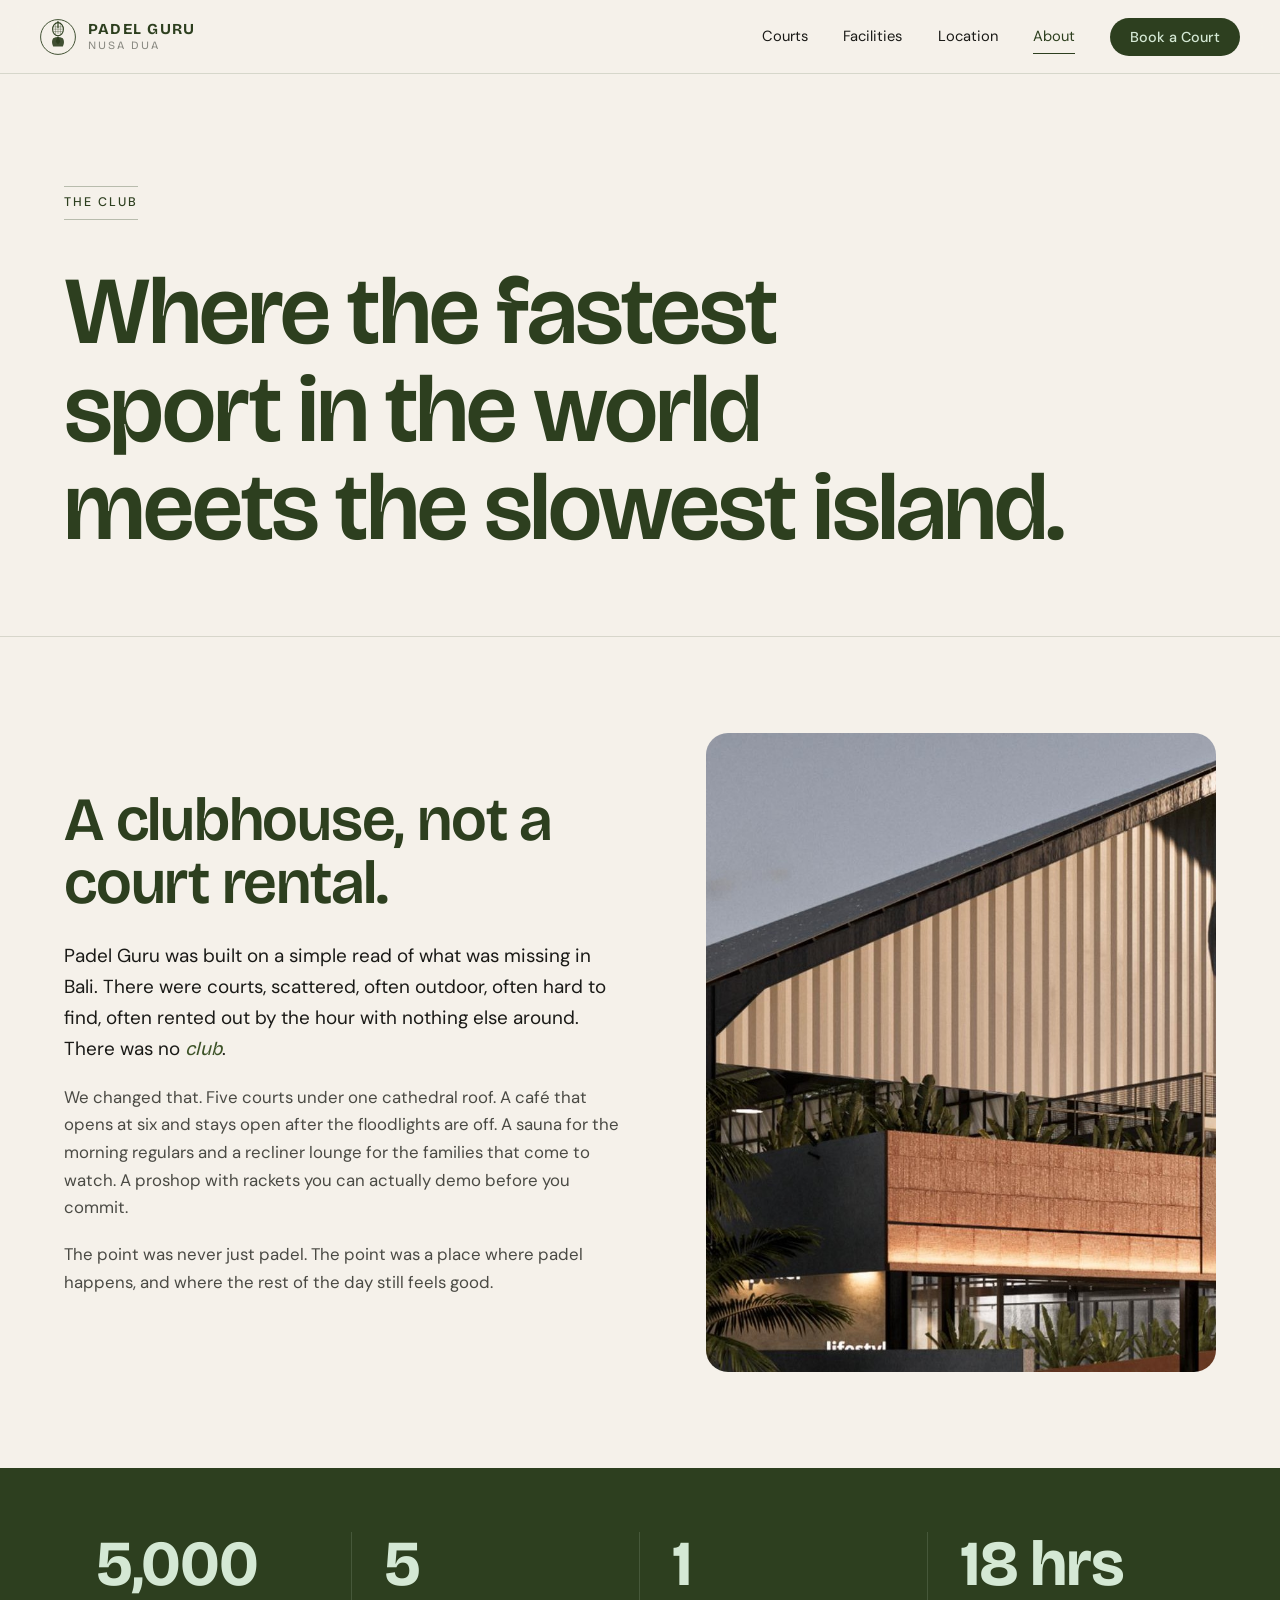
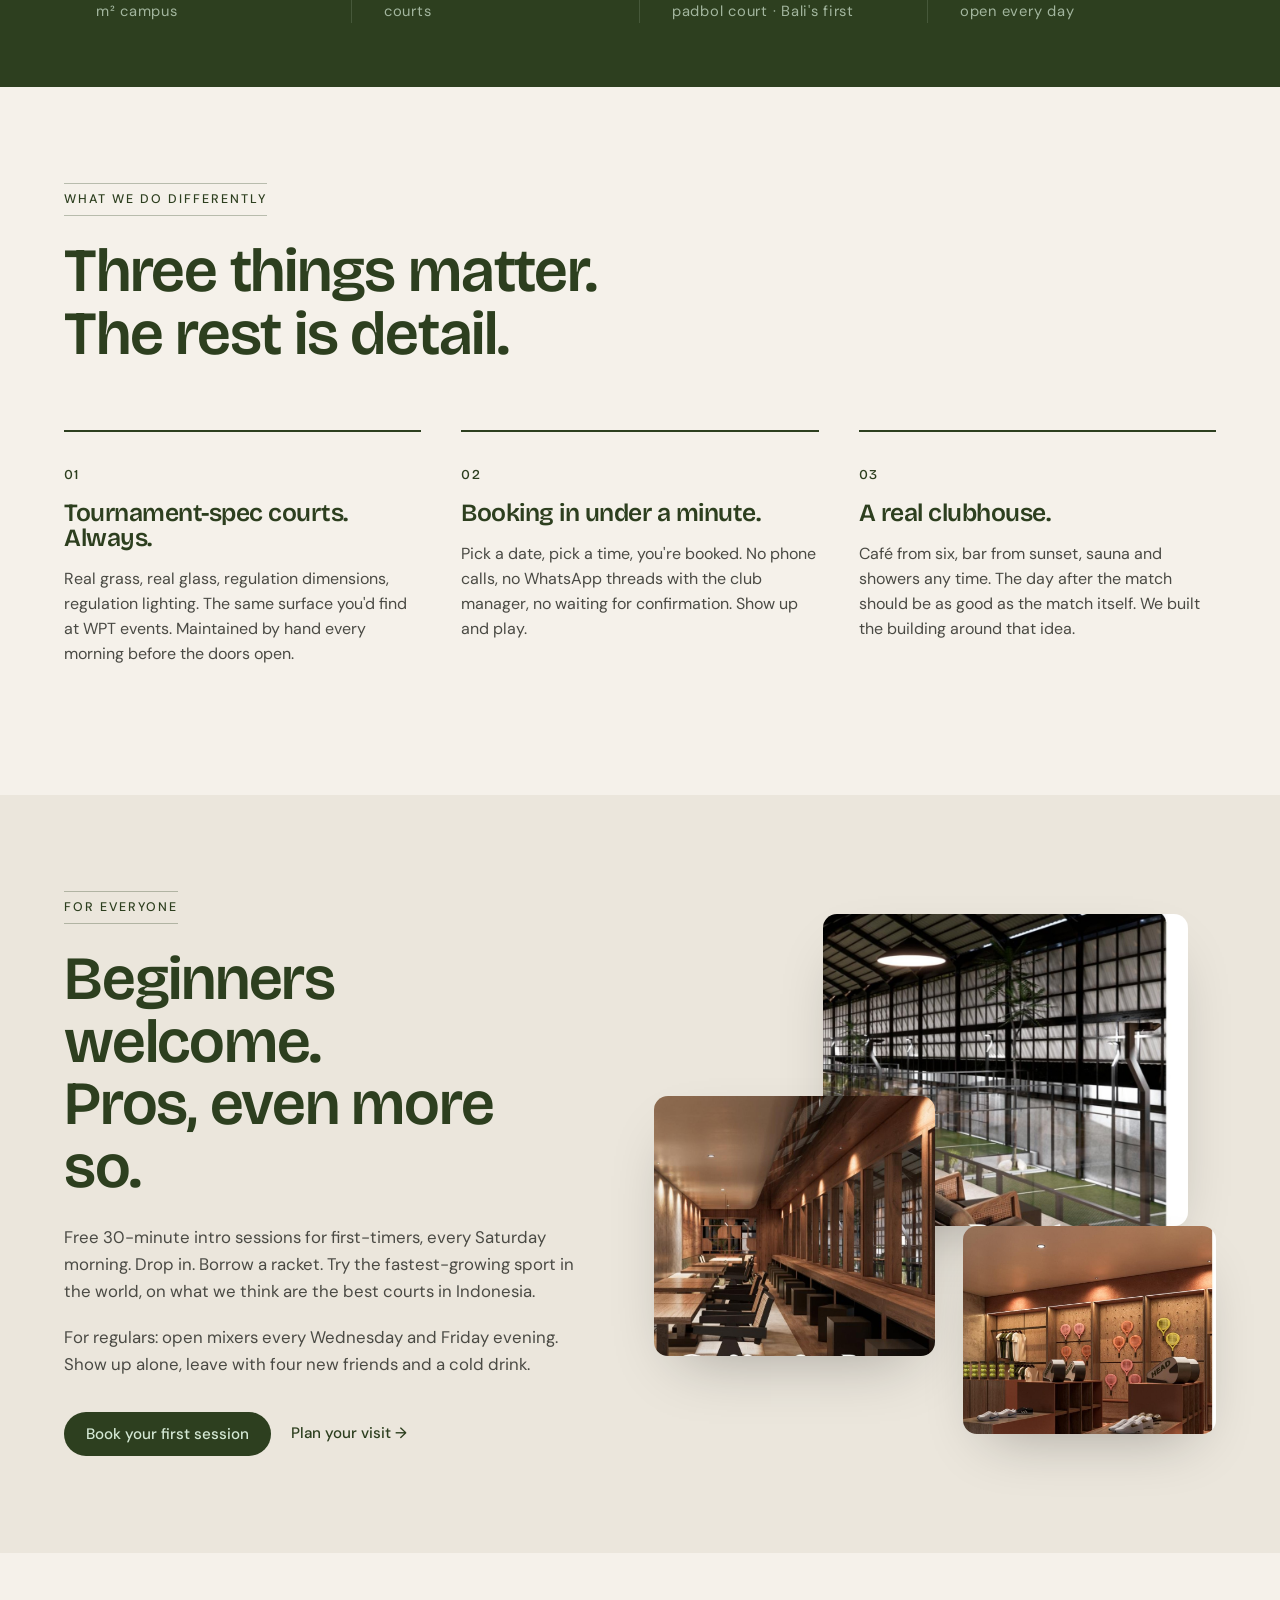
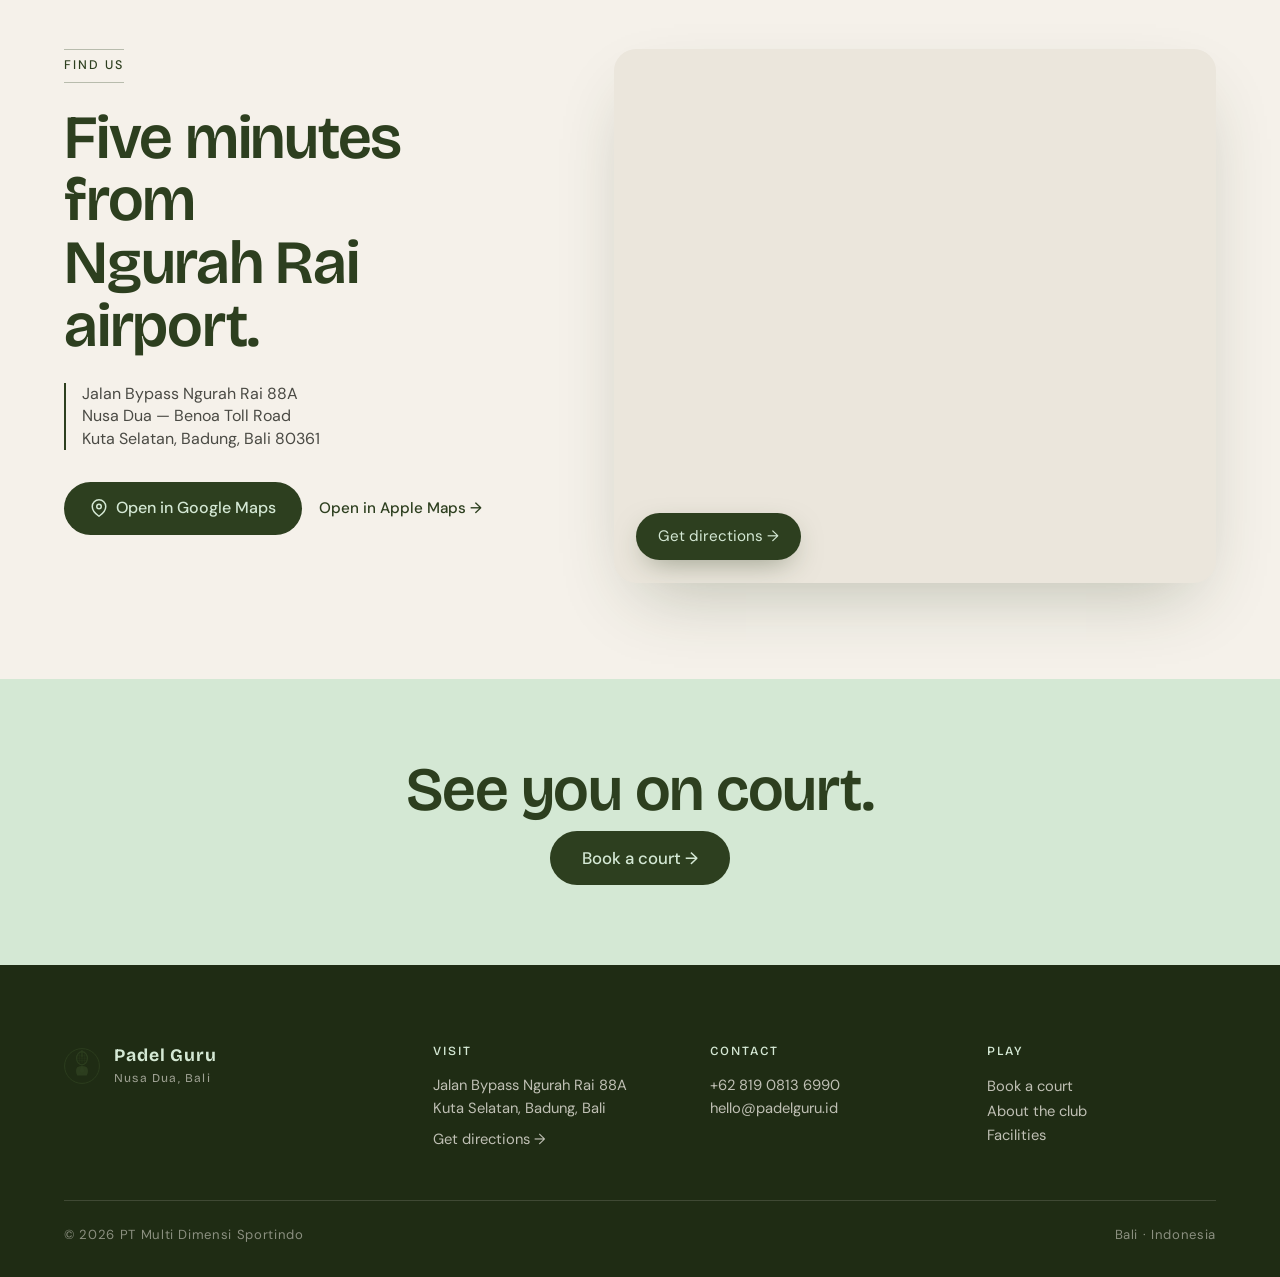
==== about.html @ f6cf3081 "Initial commit: Padelguru website" ====
<!DOCTYPE html>
<html lang="en">
<head>
<meta charset="UTF-8">
<meta name="viewport" content="width=device-width, initial-scale=1.0">
<title>About — Padel Guru Nusa Dua</title>
<link rel="preconnect" href="https://fonts.googleapis.com">
<link rel="preconnect" href="https://fonts.gstatic.com" crossorigin>
<link href="https://fonts.googleapis.com/css2?family=Bricolage+Grotesque:opsz,wght@12..96,400;12..96,500;12..96,600;12..96,700;12..96,800&family=DM+Sans:ital,opsz,wght@0,9..40,300;0,9..40,400;0,9..40,500;0,9..40,600;0,9..40,700&display=swap" rel="stylesheet">
<link rel="stylesheet" href="style.css">
</head>
<body class="page-about">

<header class="nav">
    <a href="index.html" class="nav-logo">
        <svg viewBox="0 0 60 60" class="logo-mark" aria-hidden="true">
            <circle cx="30" cy="30" r="29" fill="none" stroke="currentColor" stroke-width="1.5"/>
            <ellipse cx="30" cy="17" rx="9" ry="11" fill="none" stroke="currentColor" stroke-width="1.8"/>
            <path d="M30 4 L30 14" stroke="currentColor" stroke-width="1.8" stroke-linecap="round"/>
            <line x1="22" y1="13" x2="38" y2="13" stroke="currentColor" stroke-width="0.6"/>
            <line x1="22" y1="17" x2="38" y2="17" stroke="currentColor" stroke-width="0.6"/>
            <line x1="22" y1="21" x2="38" y2="21" stroke="currentColor" stroke-width="0.6"/>
            <line x1="26" y1="9" x2="26" y2="25" stroke="currentColor" stroke-width="0.6"/>
            <line x1="30" y1="9" x2="30" y2="25" stroke="currentColor" stroke-width="0.6"/>
            <line x1="34" y1="9" x2="34" y2="25" stroke="currentColor" stroke-width="0.6"/>
            <path d="M22 32 Q30 28 38 32 Q42 38 38 46 L22 46 Q18 38 22 32 Z" fill="currentColor" opacity="0.9"/>
            <path d="M30 28 L26 38 L30 42 L34 38 Z" fill="currentColor" opacity="0.9"/>
        </svg>
        <span class="logo-text">PADEL GURU<span class="logo-sub">Nusa Dua</span></span>
    </a>
    <nav class="nav-links">
        <a href="index.html#courts">Courts</a>
        <a href="index.html#facilities">Facilities</a>
        <a href="index.html#location">Location</a>
        <a href="about.html" class="active">About</a>
        <button class="btn-primary nav-book" data-open-booking>Book a Court</button>
    </nav>
</header>

<main>

<!-- ABOUT HERO -->
<section class="about-hero">
    <span class="eyebrow">The club</span>
    <h1>Where the fastest sport in the world<br>meets the slowest island.</h1>
</section>

<!-- STORY -->
<section class="about-story">
    <div class="story-col">
        <h2>A clubhouse, not a court rental.</h2>
        <p class="lede">Padel Guru was built on a simple read of what was missing in Bali. There were courts, scattered, often outdoor, often hard to find, often rented out by the hour with nothing else around. There was no <em>club</em>.</p>
        <p>We changed that. Five courts under one cathedral roof. A café that opens at six and stays open after the floodlights are off. A sauna for the morning regulars and a recliner lounge for the families that come to watch. A proshop with rackets you can actually demo before you commit.</p>
        <p>The point was never just padel. The point was a place where padel happens, and where the rest of the day still feels good.</p>
    </div>
    <div class="story-img">
        <img src="architecture.jpg" alt="Padel Guru clubhouse at dusk">
    </div>
</section>

<!-- BIG NUMBERS -->
<section class="numbers">
    <div class="num"><strong>5,000</strong><span>m² campus</span></div>
    <div class="num"><strong>5</strong><span>courts</span></div>
    <div class="num"><strong>1</strong><span>padbol court · Bali's first</span></div>
    <div class="num"><strong>18 hrs</strong><span>open every day</span></div>
</section>

<!-- VALUES / WHAT MAKES US -->
<section class="values">
    <div class="section-head">
        <span class="eyebrow">What we do differently</span>
        <h2>Three things matter.<br>The rest is detail.</h2>
    </div>

    <div class="val-grid">
        <article class="val">
            <span class="val-num">01</span>
            <h3>Tournament-spec courts.<br>Always.</h3>
            <p>Real grass, real glass, regulation dimensions, regulation lighting. The same surface you'd find at WPT events. Maintained by hand every morning before the doors open.</p>
        </article>
        <article class="val">
            <span class="val-num">02</span>
            <h3>Booking in under a minute.</h3>
            <p>Pick a date, pick a time, you're booked. No phone calls, no WhatsApp threads with the club manager, no waiting for confirmation. Show up and play.</p>
        </article>
        <article class="val">
            <span class="val-num">03</span>
            <h3>A real clubhouse.</h3>
            <p>Café from six, bar from sunset, sauna and showers any time. The day after the match should be as good as the match itself. We built the building around that idea.</p>
        </article>
    </div>
</section>

<!-- COMMUNITY -->
<section class="community">
    <div class="comm-text">
        <span class="eyebrow">For everyone</span>
        <h2>Beginners welcome.<br>Pros, even more so.</h2>
        <p>Free 30-minute intro sessions for first-timers, every Saturday morning. Drop in. Borrow a racket. Try the fastest-growing sport in the world, on what we think are the best courts in Indonesia.</p>
        <p>For regulars: open mixers every Wednesday and Friday evening. Show up alone, leave with four new friends and a cold drink.</p>
        <div class="comm-actions">
            <button class="btn-primary" data-open-booking>Book your first session</button>
            <a class="btn-ghost" href="index.html#location">Plan your visit →</a>
        </div>
    </div>
    <div class="comm-images">
        <img src="recline.jpg" alt="Recliner lounge" class="ci-1">
        <img src="cafe.jpg" alt="Café" class="ci-2">
        <img src="proshop.jpg" alt="Proshop" class="ci-3">
    </div>
</section>

<!-- LOCATION TEASER -->
<section class="location" id="location">
    <div class="loc-text">
        <span class="eyebrow">Find us</span>
        <h2>Five minutes from<br>Ngurah Rai airport.</h2>
        <div class="loc-address">
            <p class="loc-line">Jalan Bypass Ngurah Rai 88A</p>
            <p class="loc-line">Nusa Dua — Benoa Toll Road</p>
            <p class="loc-line">Kuta Selatan, Badung, Bali 80361</p>
        </div>
        <div class="loc-actions">
            <a class="btn-primary loc-cta" href="https://www.google.com/maps/dir/?api=1&destination=Padel+Guru+Nusa+Dua+Bali" target="_blank" rel="noopener">
                <svg width="18" height="18" viewBox="0 0 24 24" fill="none" stroke="currentColor" stroke-width="2"><path d="M21 10c0 7-9 13-9 13s-9-6-9-13a9 9 0 0 1 18 0z"/><circle cx="12" cy="10" r="3"/></svg>
                Open in Google Maps
            </a>
            <a class="btn-ghost" href="https://maps.apple.com/?q=Padel+Guru+Nusa+Dua+Bali&address=Jalan+Bypass+Ngurah+Rai+88A,+Kuta+Selatan,+Badung,+Bali" target="_blank" rel="noopener">
                Open in Apple Maps →
            </a>
        </div>
    </div>
    <div class="loc-map">
        <iframe
          src="https://www.google.com/maps?q=-8.745,115.176&hl=en&z=14&output=embed"
          loading="lazy"
          referrerpolicy="no-referrer-when-downgrade"
          title="Map to Padel Guru Nusa Dua">
        </iframe>
        <a class="map-overlay-btn" href="https://www.google.com/maps/dir/?api=1&destination=Padel+Guru+Nusa+Dua+Bali" target="_blank" rel="noopener">Get directions →</a>
    </div>
</section>

<section class="cta-strip">
    <h2>See you on court.</h2>
    <button class="btn-primary btn-lg" data-open-booking>Book a court →</button>
</section>

</main>

<footer class="footer">
    <div class="foot-cols">
        <div>
            <div class="foot-logo">
                <svg viewBox="0 0 60 60" class="logo-mark" aria-hidden="true">
                    <circle cx="30" cy="30" r="29" fill="none" stroke="currentColor" stroke-width="1.5"/>
                    <ellipse cx="30" cy="17" rx="9" ry="11" fill="none" stroke="currentColor" stroke-width="1.8"/>
                    <path d="M30 4 L30 14" stroke="currentColor" stroke-width="1.8" stroke-linecap="round"/>
                    <line x1="22" y1="13" x2="38" y2="13" stroke="currentColor" stroke-width="0.6"/>
                    <line x1="22" y1="17" x2="38" y2="17" stroke="currentColor" stroke-width="0.6"/>
                    <line x1="22" y1="21" x2="38" y2="21" stroke="currentColor" stroke-width="0.6"/>
                    <line x1="26" y1="9" x2="26" y2="25" stroke="currentColor" stroke-width="0.6"/>
                    <line x1="30" y1="9" x2="30" y2="25" stroke="currentColor" stroke-width="0.6"/>
                    <line x1="34" y1="9" x2="34" y2="25" stroke="currentColor" stroke-width="0.6"/>
                    <path d="M22 32 Q30 28 38 32 Q42 38 38 46 L22 46 Q18 38 22 32 Z" fill="currentColor" opacity="0.9"/>
                    <path d="M30 28 L26 38 L30 42 L34 38 Z" fill="currentColor" opacity="0.9"/>
                </svg>
                <span>Padel Guru<br><small>Nusa Dua, Bali</small></span>
            </div>
        </div>
        <div>
            <h5>Visit</h5>
            <p>Jalan Bypass Ngurah Rai 88A<br>Kuta Selatan, Badung, Bali</p>
            <a href="https://www.google.com/maps/dir/?api=1&destination=Padel+Guru+Nusa+Dua+Bali" target="_blank" rel="noopener">Get directions →</a>
        </div>
        <div>
            <h5>Contact</h5>
            <p>+62 819 0813 6990<br>hello@padelguru.id</p>
        </div>
        <div>
            <h5>Play</h5>
            <a href="#" data-open-booking>Book a court</a><br>
            <a href="about.html">About the club</a><br>
            <a href="index.html#facilities">Facilities</a>
        </div>
    </div>
    <div class="foot-base">
        <span>© 2026 PT Multi Dimensi Sportindo</span>
        <span>Bali · Indonesia</span>
    </div>
</footer>

<!-- BOOKING MODAL (identical to index) -->
<div class="booking-modal" id="bookingModal" aria-hidden="true">
    <div class="bm-backdrop" data-close-booking></div>
    <div class="bm-panel" role="dialog" aria-labelledby="bmTitle">
        <button class="bm-close" data-close-booking aria-label="Close">×</button>
        <div class="bm-head">
            <span class="eyebrow">Book a court</span>
            <h2 id="bmTitle">When are you playing?</h2>
        </div>

        <div class="bm-step bm-step-1" data-step="1">
            <div class="bm-controls">
                <div class="bm-field">
                    <label>Court type</label>
                    <div class="bm-tabs">
                        <button class="bm-tab active" data-court-type="padel">Padel</button>
                        <button class="bm-tab" data-court-type="padbol">Padbol</button>
                    </div>
                </div>
                <div class="bm-field">
                    <label>Players</label>
                    <div class="bm-tabs">
                        <button class="bm-tab active" data-players="2">2</button>
                        <button class="bm-tab" data-players="3">3</button>
                        <button class="bm-tab" data-players="4">4</button>
                    </div>
                </div>
                <div class="bm-field">
                    <label>Slot length</label>
                    <div class="bm-tabs">
                        <button class="bm-tab" data-duration="60">60 min</button>
                        <button class="bm-tab active" data-duration="90">90 min</button>
                        <button class="bm-tab" data-duration="120">120 min</button>
                    </div>
                </div>
            </div>

            <div class="bm-dates" id="bmDates"></div>

            <h3 class="bm-subhead">Available slots <span class="bm-subhead-meta" id="bmDateLabel"></span></h3>
            <div class="bm-slots" id="bmSlots"></div>
        </div>

        <div class="bm-step bm-step-2" data-step="2" hidden>
            <div class="bm-confirm">
                <div class="bm-confirm-card">
                    <div class="bm-confirm-row"><span>Court</span><strong id="cfCourt">Padel Court 02</strong></div>
                    <div class="bm-confirm-row"><span>Date</span><strong id="cfDate">—</strong></div>
                    <div class="bm-confirm-row"><span>Time</span><strong id="cfTime">—</strong></div>
                    <div class="bm-confirm-row"><span>Players</span><strong id="cfPlayers">4</strong></div>
                    <div class="bm-confirm-row"><span>Duration</span><strong id="cfDuration">90 min</strong></div>
                    <div class="bm-confirm-row total"><span>Total</span><strong id="cfTotal">IDR 280,000</strong></div>
                </div>

                <div class="bm-fields">
                    <label>Your name<input type="text" placeholder="As on ID"></label>
                    <label>Phone<input type="tel" placeholder="+62 ..."></label>
                    <label>Email<input type="email" placeholder="you@example.com"></label>
                </div>

                <div class="bm-actions">
                    <button class="btn-ghost" data-step-back>← Back</button>
                    <button class="btn-primary btn-lg" data-confirm>Confirm booking →</button>
                </div>
            </div>
        </div>

        <div class="bm-step bm-step-3" data-step="3" hidden>
            <div class="bm-success">
                <div class="bm-check">
                    <svg viewBox="0 0 60 60" width="60" height="60"><circle cx="30" cy="30" r="28" fill="none" stroke="currentColor" stroke-width="1.5"/><path d="M18 30 L27 39 L43 22" fill="none" stroke="currentColor" stroke-width="2.5" stroke-linecap="round" stroke-linejoin="round"/></svg>
                </div>
                <h3>You're booked.</h3>
                <p>Confirmation sent to your email. See you on court.</p>
                <div class="bm-success-card" id="cfSuccess"></div>
                <div class="bm-actions center">
                    <a class="btn-primary" href="https://www.google.com/maps/dir/?api=1&destination=Padel+Guru+Nusa+Dua+Bali" target="_blank" rel="noopener">
                        <svg width="16" height="16" viewBox="0 0 24 24" fill="none" stroke="currentColor" stroke-width="2"><path d="M21 10c0 7-9 13-9 13s-9-6-9-13a9 9 0 0 1 18 0z"/><circle cx="12" cy="10" r="3"/></svg>
                        Get directions
                    </a>
                    <button class="btn-ghost" data-close-booking>Done</button>
                </div>
            </div>
        </div>
    </div>
</div>

<script src="app.js"></script>
</body>
</html>
---- style.css ----
/* ---------------------------------------------------------------
   PADEL GURU NUSA DUA — STYLES
   Direction: refined tropical editorial.
   Forest green + mint + bone. Confident type, generous space.
--------------------------------------------------------------- */

:root {
    /* Brand */
    --forest:        #2d3f1f;   /* primary deep forest, from deck */
    --forest-deep:   #1f2c14;
    --forest-soft:   #3d5328;
    --mint:          #d4e8d4;   /* highlight from cover headline */
    --mint-soft:     #e8f1e6;
    --bone:          #f5f1ea;   /* warm off-white */
    --bone-2:        #ebe6dc;
    --clay:          #b87655;   /* warm accent from architecture */
    --ink:           #1a1a17;
    --ink-soft:      #4a4a44;
    --ink-mute:      #8a8a82;
    --line:          rgba(45,63,31,.15);
    --line-strong:   rgba(45,63,31,.3);

    /* Type */
    --display: 'Bricolage Grotesque', system-ui, sans-serif;
    --body:    'DM Sans', system-ui, sans-serif;

    /* Shape */
    --r-sm: 8px;
    --r-md: 14px;
    --r-lg: 22px;
    --r-xl: 32px;

    /* Motion */
    --ease: cubic-bezier(.22, .61, .36, 1);
}

* { box-sizing: border-box; }

html, body {
    margin: 0;
    padding: 0;
    background: var(--bone);
    color: var(--ink);
    font-family: var(--body);
    font-size: 16px;
    line-height: 1.55;
    -webkit-font-smoothing: antialiased;
    -moz-osx-font-smoothing: grayscale;
}

img { max-width: 100%; display: block; }
a { color: inherit; text-decoration: none; }
button { font-family: inherit; cursor: pointer; border: none; background: none; }

::selection { background: var(--forest); color: var(--mint); }

/* ============================================================
   TYPOGRAPHY HELPERS
============================================================ */
h1, h2, h3, h4, h5 {
    font-family: var(--display);
    font-weight: 600;
    letter-spacing: -0.02em;
    line-height: 1.02;
    margin: 0;
    color: var(--forest);
}

h1 { font-size: clamp(3.2rem, 7.5vw, 7rem); }
h2 { font-size: clamp(2.2rem, 4.8vw, 4.4rem); }
h3 { font-size: clamp(1.5rem, 2.4vw, 2.2rem); }

em {
    font-family: var(--display);
    font-style: italic;
    font-weight: 400;
    color: var(--forest-soft);
}

.eyebrow {
    display: inline-block;
    font-family: var(--body);
    font-size: 0.78rem;
    font-weight: 500;
    letter-spacing: 0.16em;
    text-transform: uppercase;
    color: var(--forest);
    padding: 6px 0;
    border-top: 1px solid var(--line-strong);
    border-bottom: 1px solid var(--line-strong);
    margin-bottom: 1.5rem;
}

.lede {
    font-size: clamp(1.05rem, 1.4vw, 1.25rem);
    line-height: 1.5;
    color: var(--ink-soft);
    max-width: 56ch;
}

/* ============================================================
   BUTTONS
============================================================ */
.btn-primary,
.btn-secondary,
.btn-ghost {
    display: inline-flex;
    align-items: center;
    gap: 8px;
    font-family: var(--body);
    font-weight: 500;
    font-size: 0.95rem;
    padding: 12px 22px;
    border-radius: 999px;
    transition: all .25s var(--ease);
    white-space: nowrap;
}

.btn-primary {
    background: var(--forest);
    color: var(--mint);
}
.btn-primary:hover {
    background: var(--forest-deep);
    transform: translateY(-1px);
    box-shadow: 0 10px 30px -10px rgba(45,63,31,.5);
}

.btn-secondary {
    background: transparent;
    color: var(--forest);
    border: 1.5px solid var(--forest);
}
.btn-secondary:hover {
    background: var(--forest);
    color: var(--mint);
}

.btn-ghost {
    background: transparent;
    color: var(--forest);
    padding-left: 4px;
    padding-right: 4px;
}
.btn-ghost:hover {
    color: var(--forest-deep);
}

.btn-lg {
    padding: 16px 32px;
    font-size: 1.05rem;
}

/* ============================================================
   NAV
============================================================ */
.nav {
    position: sticky;
    top: 0;
    z-index: 50;
    display: flex;
    align-items: center;
    justify-content: space-between;
    padding: 1.1rem 2.5rem;
    background: rgba(245, 241, 234, 0.85);
    backdrop-filter: blur(14px);
    -webkit-backdrop-filter: blur(14px);
    border-bottom: 1px solid var(--line);
}

.nav-logo {
    display: flex;
    align-items: center;
    gap: 12px;
    color: var(--forest);
}
.logo-mark {
    width: 36px;
    height: 36px;
    color: var(--forest);
}
.logo-text {
    font-family: var(--display);
    font-weight: 700;
    font-size: 0.95rem;
    letter-spacing: 0.08em;
    line-height: 1;
    display: flex;
    flex-direction: column;
    gap: 3px;
}
.logo-sub {
    font-weight: 400;
    font-size: 0.7rem;
    letter-spacing: 0.18em;
    color: var(--ink-mute);
    text-transform: uppercase;
}

.nav-links {
    display: flex;
    align-items: center;
    gap: 2.2rem;
}
.nav-links > a {
    font-size: 0.92rem;
    color: var(--ink);
    transition: color .2s var(--ease);
    position: relative;
}
.nav-links > a:hover,
.nav-links > a.active {
    color: var(--forest);
}
.nav-links > a.active::after {
    content: '';
    position: absolute;
    bottom: -6px;
    left: 0;
    right: 0;
    height: 1.5px;
    background: var(--forest);
}

.nav-book { padding: 10px 20px; font-size: 0.9rem; }

/* ============================================================
   HERO
============================================================ */
.hero {
    position: relative;
    min-height: 92vh;
    min-height: max(92vh, 720px);
    display: grid;
    grid-template-columns: 1fr 1fr;
    background: var(--forest-deep);
    overflow: hidden;
}

.hero-image {
    position: absolute;
    inset: 0;
    z-index: 0;
}
.hero-image img {
    width: 100%;
    height: 100%;
    object-fit: cover;
    object-position: center;
}
.hero-grade {
    position: absolute;
    inset: 0;
    background:
        linear-gradient(105deg,
            rgba(31, 44, 20, .85) 0%,
            rgba(31, 44, 20, .55) 35%,
            rgba(31, 44, 20, .15) 60%,
            rgba(31, 44, 20, 0) 100%),
        linear-gradient(0deg, rgba(31, 44, 20, .35), rgba(31, 44, 20, 0) 40%);
}

.hero-content {
    position: relative;
    z-index: 2;
    grid-column: 1 / 2;
    padding: 4.5rem 2rem 3rem 4rem;
    display: flex;
    flex-direction: column;
    justify-content: center;
    color: var(--bone);
    max-width: 720px;
}

.hero-content .eyebrow {
    color: var(--mint);
    border-color: rgba(212, 232, 212, .35);
}

.hero-title {
    color: var(--mint);
    font-weight: 700;
    margin-bottom: 1.4rem;
    text-wrap: balance;
}
.hero-title em {
    color: var(--mint-soft);
    font-style: italic;
    font-weight: 400;
}

.hero-lede {
    color: var(--bone);
    opacity: 0.85;
    font-size: 1.15rem;
    line-height: 1.5;
    max-width: 44ch;
    margin: 0 0 2.4rem 0;
}

.hero-booking {
    background: rgba(245, 241, 234, .96);
    border-radius: var(--r-lg);
    padding: 1.4rem 1.6rem;
    backdrop-filter: blur(8px);
    box-shadow: 0 30px 80px -20px rgba(0,0,0,.35);
    margin-bottom: 2.5rem;
    max-width: 580px;
}

.qb-label {
    display: block;
    font-size: 0.7rem;
    letter-spacing: 0.18em;
    text-transform: uppercase;
    color: var(--forest);
    font-weight: 500;
    margin-bottom: 0.85rem;
}

.qb-row {
    display: grid;
    grid-template-columns: 1.2fr 1fr auto;
    gap: 0.8rem;
    align-items: end;
}

.qb-field {
    display: flex;
    flex-direction: column;
    gap: 4px;
}
.qb-mini {
    font-size: 0.7rem;
    color: var(--ink-mute);
    letter-spacing: 0.1em;
    text-transform: uppercase;
}
.qb-input {
    width: 100%;
    padding: 12px 14px;
    border: 1px solid var(--line);
    border-radius: var(--r-sm);
    font-family: var(--body);
    font-size: 0.95rem;
    background: var(--bone);
    color: var(--ink);
    transition: border-color .2s var(--ease);
}
.qb-input:focus {
    outline: none;
    border-color: var(--forest);
}
.qb-cta {
    height: 46px;
}

.hero-meta {
    display: grid;
    grid-template-columns: repeat(3, auto);
    gap: 2.6rem;
    color: var(--mint);
    font-size: 0.95rem;
    border-top: 1px solid rgba(212, 232, 212, .25);
    padding-top: 1.4rem;
}
.hero-meta div {
    display: flex;
    flex-direction: column;
    gap: 2px;
}
.hero-meta strong {
    font-family: var(--display);
    font-weight: 600;
    font-size: 1.05rem;
    color: var(--mint);
}
.hero-meta span {
    font-size: 0.78rem;
    color: var(--bone);
    opacity: 0.65;
    letter-spacing: 0.05em;
}

/* ============================================================
   SECTIONS — base
============================================================ */
section {
    padding: 6rem 4rem;
}

.section-head {
    margin-bottom: 4rem;
    max-width: 70ch;
}
.section-head h2 {
    margin-bottom: 1.2rem;
    text-wrap: balance;
}

/* ============================================================
   COURTS
============================================================ */
.courts {
    background: var(--bone);
}

.court-grid {
    display: grid;
    grid-template-columns: repeat(2, 1fr);
    gap: 2rem;
}

.court-card {
    background: white;
    border-radius: var(--r-lg);
    overflow: hidden;
    border: 1px solid var(--line);
    display: flex;
    flex-direction: column;
    transition: transform .35s var(--ease), box-shadow .35s var(--ease);
}
.court-card:hover {
    transform: translateY(-4px);
    box-shadow: 0 30px 60px -25px rgba(45,63,31,.25);
}

.court-img {
    aspect-ratio: 16 / 10;
    overflow: hidden;
    position: relative;
}
.court-img img {
    width: 100%;
    height: 100%;
    object-fit: cover;
    transition: transform .8s var(--ease);
}
.court-card:hover .court-img img {
    transform: scale(1.04);
}

.court-meta {
    padding: 1.8rem 2rem 2rem;
    display: flex;
    flex-direction: column;
    gap: 1rem;
    flex: 1;
}
.court-num {
    font-family: var(--display);
    font-size: 0.85rem;
    color: var(--ink-mute);
    letter-spacing: 0.1em;
}
.court-meta h3 {
    margin: 0;
}
.court-meta p {
    color: var(--ink-soft);
    margin: 0;
    line-height: 1.5;
}

.court-tags {
    display: flex;
    gap: 0.5rem;
    flex-wrap: wrap;
}
.tag {
    font-size: 0.78rem;
    padding: 5px 12px;
    border-radius: 999px;
    background: var(--mint-soft);
    color: var(--forest);
    border: 1px solid rgba(45,63,31,.1);
}

.court-foot {
    margin-top: auto;
    padding-top: 1rem;
    border-top: 1px solid var(--line);
    display: flex;
    justify-content: space-between;
    align-items: center;
    gap: 1rem;
}
.court-price {
    font-size: 0.85rem;
    color: var(--ink-mute);
}
.court-price strong {
    color: var(--ink);
    font-family: var(--display);
    font-size: 1.1rem;
    font-weight: 600;
}

/* ============================================================
   FACILITIES
============================================================ */
.facilities {
    background: var(--forest);
    color: var(--mint);
}
.facilities .eyebrow {
    color: var(--mint);
    border-color: rgba(212, 232, 212, .3);
}
.facilities h2 { color: var(--mint); }
.facilities h2 em { color: var(--mint-soft); }
.facilities .lede { color: rgba(212, 232, 212, .8); }

.fac-grid {
    display: grid;
    grid-template-columns: 1.4fr 1fr 1fr;
    grid-template-rows: 1fr 1fr;
    gap: 1.5rem;
    min-height: 580px;
}

.fac-card {
    position: relative;
    border-radius: var(--r-lg);
    overflow: hidden;
    background: var(--forest-deep);
    transition: transform .4s var(--ease);
}
.fac-card:hover { transform: translateY(-3px); }

.fac-card img {
    position: absolute;
    inset: 0;
    width: 100%;
    height: 100%;
    object-fit: cover;
    transition: transform .8s var(--ease);
}
.fac-card:hover img { transform: scale(1.05); }

.fac-card.large {
    grid-row: 1 / span 2;
}

.fac-text {
    position: relative;
    z-index: 2;
    padding: 1.6rem 1.8rem;
    color: var(--bone);
    margin-top: auto;
    display: flex;
    flex-direction: column;
    justify-content: flex-end;
    height: 100%;
    background: linear-gradient(to top, rgba(0,0,0,.85) 0%, rgba(0,0,0,.3) 60%, rgba(0,0,0,0) 100%);
}
.fac-text h4 {
    color: var(--bone);
    font-size: 1.4rem;
    font-weight: 600;
    margin-bottom: 0.4rem;
}
.fac-text p {
    color: rgba(245,241,234,.85);
    font-size: 0.92rem;
    margin: 0;
    line-height: 1.45;
    max-width: 30ch;
}

.fac-card.sauna {
    background:
        radial-gradient(circle at 30% 30%, var(--clay), transparent 60%),
        linear-gradient(135deg, var(--forest-soft), var(--forest-deep));
}
.fac-card.sauna .fac-text {
    background: none;
    justify-content: flex-end;
    padding: 2rem;
}
.fac-card.sauna h4 { color: var(--mint); }

/* ============================================================
   LOCATION
============================================================ */
.location {
    background: var(--bone);
    display: grid;
    grid-template-columns: 1fr 1.2fr;
    gap: 3rem;
    align-items: stretch;
}

.loc-text { padding-right: 2rem; }
.loc-text h2 { margin-bottom: 1.6rem; text-wrap: balance; }
.loc-address {
    margin: 1.4rem 0 2rem;
    padding-left: 1rem;
    border-left: 2px solid var(--forest);
}
.loc-line {
    margin: 0;
    line-height: 1.4;
    color: var(--ink-soft);
    font-size: 1rem;
}

.loc-actions {
    display: flex;
    gap: 0.8rem;
    align-items: center;
    margin-bottom: 3rem;
    flex-wrap: wrap;
}
.loc-cta {
    padding: 14px 26px;
    font-size: 1rem;
}

.loc-hours {
    display: grid;
    grid-template-columns: repeat(3, 1fr);
    gap: 1.5rem;
    padding-top: 1.6rem;
    border-top: 1px solid var(--line);
    font-size: 0.9rem;
    color: var(--ink-soft);
    line-height: 1.5;
}
.loc-hours strong {
    color: var(--forest);
    font-family: var(--display);
    font-size: 0.78rem;
    letter-spacing: 0.12em;
    text-transform: uppercase;
    font-weight: 500;
}

.loc-map {
    position: relative;
    border-radius: var(--r-lg);
    overflow: hidden;
    min-height: 480px;
    background: var(--bone-2);
    box-shadow: 0 30px 70px -25px rgba(45,63,31,.3);
}
.loc-map iframe {
    width: 100%;
    height: 100%;
    border: 0;
    filter: saturate(0.9) contrast(1.05);
}
.map-overlay-btn {
    position: absolute;
    bottom: 1.4rem;
    left: 1.4rem;
    background: var(--forest);
    color: var(--mint);
    padding: 12px 22px;
    border-radius: 999px;
    font-size: 0.95rem;
    box-shadow: 0 10px 30px -10px rgba(45,63,31,.5);
    transition: all .25s var(--ease);
}
.map-overlay-btn:hover {
    background: var(--forest-deep);
    transform: translateY(-2px);
}

/* ============================================================
   CTA STRIP
============================================================ */
.cta-strip {
    background: var(--mint);
    text-align: center;
    padding: 5rem 2rem;
}
.cta-strip h2 {
    color: var(--forest);
    margin-bottom: 0.6rem;
}
.cta-strip p {
    color: var(--forest-soft);
    margin: 0 0 2rem;
    font-size: 1.1rem;
}

/* ============================================================
   FOOTER
============================================================ */
.footer {
    background: var(--forest-deep);
    color: var(--bone);
    padding: 5rem 4rem 2rem;
}
.foot-cols {
    display: grid;
    grid-template-columns: 1.4fr 1fr 1fr 1fr;
    gap: 3rem;
    padding-bottom: 3rem;
    border-bottom: 1px solid rgba(245,241,234,.15);
}
.foot-logo {
    display: flex;
    align-items: center;
    gap: 14px;
    color: var(--mint);
    font-family: var(--display);
    font-weight: 700;
    line-height: 1.2;
    font-size: 1.1rem;
    letter-spacing: 0.05em;
}
.foot-logo small {
    font-size: 0.75rem;
    font-weight: 400;
    color: var(--bone);
    opacity: 0.6;
    letter-spacing: 0.1em;
}
.footer h5 {
    color: var(--mint);
    font-family: var(--display);
    font-size: 0.78rem;
    text-transform: uppercase;
    letter-spacing: 0.16em;
    font-weight: 500;
    margin: 0 0 1rem;
}
.footer p, .footer a {
    color: var(--bone);
    opacity: 0.75;
    font-size: 0.92rem;
    line-height: 1.6;
    margin: 0 0 0.4rem;
    transition: opacity .2s var(--ease);
}
.footer a:hover { opacity: 1; color: var(--mint); }

.foot-base {
    padding-top: 1.5rem;
    display: flex;
    justify-content: space-between;
    color: var(--bone);
    opacity: 0.5;
    font-size: 0.82rem;
    letter-spacing: 0.05em;
}

/* ============================================================
   ABOUT PAGE
============================================================ */
.about-hero {
    padding: 7rem 4rem 5rem;
    background: var(--bone);
    border-bottom: 1px solid var(--line);
}
.about-hero h1 {
    margin-top: 1.2rem;
    text-wrap: balance;
    max-width: 22ch;
}

.about-story {
    display: grid;
    grid-template-columns: 1.1fr 1fr;
    gap: 5rem;
    align-items: center;
    background: var(--bone);
}
.about-story h2 {
    margin-bottom: 1.6rem;
}
.about-story p {
    color: var(--ink-soft);
    font-size: 1.05rem;
    line-height: 1.65;
    margin: 0 0 1.2rem;
}
.about-story p:first-of-type { font-size: 1.18rem; color: var(--ink); }
.story-img {
    border-radius: var(--r-lg);
    overflow: hidden;
    aspect-ratio: 4/5;
}
.story-img img {
    width: 100%;
    height: 100%;
    object-fit: cover;
}

.numbers {
    background: var(--forest);
    color: var(--mint);
    display: grid;
    grid-template-columns: repeat(4, 1fr);
    gap: 0;
    padding: 4rem 4rem;
}
.num {
    border-right: 1px solid rgba(212, 232, 212, .15);
    padding: 0 2rem;
    display: flex;
    flex-direction: column;
    gap: 0.3rem;
}
.num:last-child { border-right: none; }
.num strong {
    font-family: var(--display);
    font-size: clamp(2.5rem, 5vw, 4.5rem);
    font-weight: 700;
    color: var(--mint);
    letter-spacing: -0.02em;
    line-height: 1;
}
.num span {
    color: rgba(212, 232, 212, .7);
    font-size: 0.92rem;
    letter-spacing: 0.05em;
}

.values { background: var(--bone); }
.val-grid {
    display: grid;
    grid-template-columns: repeat(3, 1fr);
    gap: 2.5rem;
}
.val {
    padding: 2rem 0;
    border-top: 2px solid var(--forest);
}
.val-num {
    font-family: var(--display);
    font-size: 0.85rem;
    color: var(--forest);
    letter-spacing: 0.1em;
    margin-bottom: 1rem;
    display: block;
    font-weight: 500;
}
.val h3 {
    font-size: 1.55rem;
    margin-bottom: 1rem;
    text-wrap: balance;
}
.val p {
    color: var(--ink-soft);
    margin: 0;
    line-height: 1.55;
}

.community {
    background: var(--bone-2);
    display: grid;
    grid-template-columns: 1fr 1.1fr;
    gap: 5rem;
    align-items: center;
}
.comm-text h2 {
    margin-bottom: 1.6rem;
    text-wrap: balance;
}
.comm-text p {
    color: var(--ink-soft);
    margin: 0 0 1.2rem;
    font-size: 1.05rem;
    line-height: 1.6;
}
.comm-actions {
    display: flex;
    gap: 1rem;
    align-items: center;
    margin-top: 2rem;
    flex-wrap: wrap;
}

.comm-images {
    position: relative;
    height: 520px;
}
.comm-images img {
    position: absolute;
    border-radius: var(--r-md);
    object-fit: cover;
    box-shadow: 0 25px 60px -25px rgba(0,0,0,.3);
}
.ci-1 { top: 0; left: 30%; width: 65%; height: 60%; }
.ci-2 { top: 35%; left: 0; width: 50%; height: 50%; z-index: 2; }
.ci-3 { bottom: 0; right: 0; width: 45%; height: 40%; }

/* ============================================================
   BOOKING MODAL
============================================================ */
.booking-modal {
    position: fixed;
    inset: 0;
    z-index: 100;
    display: none;
    align-items: stretch;
    justify-content: flex-end;
}
.booking-modal[aria-hidden="false"] {
    display: flex;
    animation: fadeIn .25s var(--ease);
}
@keyframes fadeIn { from { opacity: 0; } to { opacity: 1; } }

.bm-backdrop {
    position: absolute;
    inset: 0;
    background: rgba(31, 44, 20, .55);
    backdrop-filter: blur(6px);
}

.bm-panel {
    position: relative;
    z-index: 2;
    width: 100%;
    max-width: 720px;
    height: 100vh;
    background: var(--bone);
    overflow-y: auto;
    padding: 3rem 3rem 4rem;
    box-shadow: -30px 0 60px -20px rgba(0,0,0,.35);
    animation: slideIn .35s var(--ease);
}
@keyframes slideIn { from { transform: translateX(40px); opacity: 0; } to { transform: translateX(0); opacity: 1; } }

.bm-close {
    position: absolute;
    top: 1.5rem;
    right: 1.8rem;
    width: 38px;
    height: 38px;
    border-radius: 50%;
    background: transparent;
    color: var(--forest);
    font-size: 1.6rem;
    line-height: 1;
    transition: background .2s var(--ease);
    border: 1px solid var(--line);
}
.bm-close:hover { background: var(--mint-soft); }

.bm-head { margin-bottom: 2.5rem; }
.bm-head h2 {
    font-size: 2.2rem;
    margin-top: 0.6rem;
}

.bm-controls {
    display: grid;
    grid-template-columns: 1fr 1fr 1fr;
    gap: 1.5rem;
    margin-bottom: 2.5rem;
    padding-bottom: 2rem;
    border-bottom: 1px solid var(--line);
}
.bm-field label {
    font-size: 0.72rem;
    text-transform: uppercase;
    letter-spacing: 0.12em;
    color: var(--ink-mute);
    font-weight: 500;
    display: block;
    margin-bottom: 0.6rem;
}

.bm-tabs {
    display: flex;
    gap: 4px;
    background: white;
    padding: 4px;
    border-radius: 999px;
    border: 1px solid var(--line);
}
.bm-tab {
    flex: 1;
    padding: 8px 12px;
    border-radius: 999px;
    font-size: 0.85rem;
    color: var(--ink-soft);
    transition: all .2s var(--ease);
}
.bm-tab:hover { color: var(--forest); }
.bm-tab.active {
    background: var(--forest);
    color: var(--mint);
}

.bm-dates {
    display: flex;
    gap: 0.5rem;
    overflow-x: auto;
    padding-bottom: 0.6rem;
    margin-bottom: 1.5rem;
    scrollbar-width: thin;
}
.bm-date {
    flex: 0 0 auto;
    min-width: 76px;
    padding: 12px 14px;
    background: white;
    border-radius: var(--r-md);
    border: 1.5px solid var(--line);
    text-align: center;
    cursor: pointer;
    transition: all .2s var(--ease);
}
.bm-date:hover { border-color: var(--forest); }
.bm-date.selected {
    background: var(--forest);
    color: var(--mint);
    border-color: var(--forest);
}
.bm-date-day {
    font-size: 0.7rem;
    text-transform: uppercase;
    letter-spacing: 0.1em;
    opacity: 0.7;
    margin-bottom: 4px;
    display: block;
}
.bm-date-num {
    font-family: var(--display);
    font-size: 1.4rem;
    font-weight: 600;
    line-height: 1;
}
.bm-date-mo {
    font-size: 0.68rem;
    text-transform: uppercase;
    letter-spacing: 0.08em;
    opacity: 0.6;
    margin-top: 4px;
    display: block;
}

.bm-subhead {
    font-size: 1.15rem;
    margin: 1.6rem 0 1rem;
    display: flex;
    align-items: baseline;
    justify-content: space-between;
}
.bm-subhead-meta {
    font-family: var(--body);
    font-size: 0.85rem;
    color: var(--ink-mute);
    font-weight: 400;
}

.bm-slots {
    display: grid;
    grid-template-columns: repeat(4, 1fr);
    gap: 0.6rem;
}
.bm-slot {
    padding: 14px 10px;
    background: white;
    border: 1.5px solid var(--line);
    border-radius: var(--r-md);
    text-align: center;
    transition: all .2s var(--ease);
    cursor: pointer;
}
.bm-slot:hover:not(.taken) {
    border-color: var(--forest);
    transform: translateY(-1px);
    box-shadow: 0 6px 18px -10px rgba(45,63,31,.35);
}
.bm-slot-time {
    font-family: var(--display);
    font-weight: 600;
    font-size: 1.05rem;
    color: var(--ink);
    display: block;
}
.bm-slot-court {
    font-size: 0.72rem;
    color: var(--ink-mute);
    letter-spacing: 0.05em;
    margin-top: 3px;
    display: block;
}
.bm-slot.taken {
    opacity: 0.35;
    cursor: not-allowed;
    text-decoration: line-through;
}
.bm-slot.popular::before {
    content: 'Popular';
    position: absolute;
}

/* Step 2 — confirm */
.bm-confirm-card {
    background: white;
    border-radius: var(--r-lg);
    padding: 1.6rem;
    margin-bottom: 1.8rem;
    border: 1px solid var(--line);
}
.bm-confirm-row {
    display: flex;
    justify-content: space-between;
    align-items: baseline;
    padding: 0.7rem 0;
    border-bottom: 1px solid var(--line);
}
.bm-confirm-row:last-child { border-bottom: none; }
.bm-confirm-row span {
    color: var(--ink-mute);
    font-size: 0.88rem;
    letter-spacing: 0.04em;
}
.bm-confirm-row strong {
    font-family: var(--display);
    font-weight: 500;
    color: var(--forest);
}
.bm-confirm-row.total {
    margin-top: 0.5rem;
    padding-top: 1.2rem;
    border-top: 2px solid var(--forest);
    border-bottom: none;
}
.bm-confirm-row.total strong { font-size: 1.3rem; font-weight: 700; }

.bm-fields {
    display: grid;
    gap: 1rem;
    margin-bottom: 2rem;
}
.bm-fields label {
    display: flex;
    flex-direction: column;
    gap: 6px;
    font-size: 0.78rem;
    text-transform: uppercase;
    letter-spacing: 0.1em;
    color: var(--ink-mute);
    font-weight: 500;
}
.bm-fields input {
    padding: 12px 14px;
    border: 1.5px solid var(--line);
    border-radius: var(--r-sm);
    font-family: var(--body);
    font-size: 0.95rem;
    background: white;
    color: var(--ink);
    transition: border-color .2s var(--ease);
    text-transform: none;
    letter-spacing: 0;
}
.bm-fields input:focus {
    outline: none;
    border-color: var(--forest);
}

.bm-actions {
    display: flex;
    justify-content: space-between;
    gap: 1rem;
    align-items: center;
}
.bm-actions.center { justify-content: center; }

/* Step 3 — success */
.bm-success {
    text-align: center;
    padding-top: 1.5rem;
}
.bm-check {
    color: var(--forest);
    margin-bottom: 1.5rem;
}
.bm-success h3 {
    font-size: 2rem;
    margin-bottom: 0.6rem;
}
.bm-success p {
    color: var(--ink-soft);
    margin: 0 0 2rem;
}
.bm-success-card {
    background: var(--mint-soft);
    border-radius: var(--r-md);
    padding: 1.4rem 1.6rem;
    margin: 0 auto 2rem;
    max-width: 100%;
    text-align: left;
    font-size: 0.92rem;
    color: var(--forest);
    line-height: 1.6;
}
.bm-success-card strong { display: block; margin-bottom: 0.3rem; font-family: var(--display); }

body.modal-open { overflow: hidden; }

/* ============================================================
   RESPONSIVE
============================================================ */
@media (max-width: 1024px) {
    section { padding: 4.5rem 2rem; }
    .nav { padding: 1rem 1.5rem; }
    .hero { grid-template-columns: 1fr; min-height: auto; padding-top: 0; }
    .hero-content { padding: 5rem 1.5rem 4rem; max-width: 100%; }
    .court-grid, .fac-grid, .val-grid { grid-template-columns: 1fr; }
    .fac-grid { min-height: auto; }
    .fac-card { aspect-ratio: 16/10; }
    .fac-card.large { grid-row: auto; }
    .location { grid-template-columns: 1fr; }
    .loc-map { min-height: 360px; }
    .about-story, .community { grid-template-columns: 1fr; gap: 2.5rem; }
    .comm-images { height: 400px; }
    .numbers { grid-template-columns: repeat(2, 1fr); gap: 2rem; padding: 2.5rem 1.5rem; }
    .num { border-right: none; padding: 1rem; border-bottom: 1px solid rgba(212,232,212,.15); }
    .foot-cols { grid-template-columns: 1fr 1fr; gap: 2rem; }
    .footer { padding: 3rem 1.5rem 1.5rem; }
}

@media (max-width: 720px) {
    .nav-links a:not(.nav-book) { display: none; }
    .nav { padding: 0.9rem 1.1rem; }
    .logo-text { font-size: 0.85rem; }
    .qb-row { grid-template-columns: 1fr; }
    .qb-cta { width: 100%; justify-content: center; }
    .hero-meta { grid-template-columns: 1fr; gap: 1rem; }
    .bm-panel { padding: 2rem 1.4rem 3rem; }
    .bm-controls { grid-template-columns: 1fr; gap: 1rem; }
    .bm-slots { grid-template-columns: repeat(2, 1fr); }
    .loc-hours { grid-template-columns: 1fr; gap: 1rem; }
    .foot-cols { grid-template-columns: 1fr; }
    .foot-base { flex-direction: column; gap: 0.4rem; }
    .about-hero { padding: 4.5rem 1.5rem 3rem; }
    .cta-strip { padding: 4rem 1.5rem; }
}
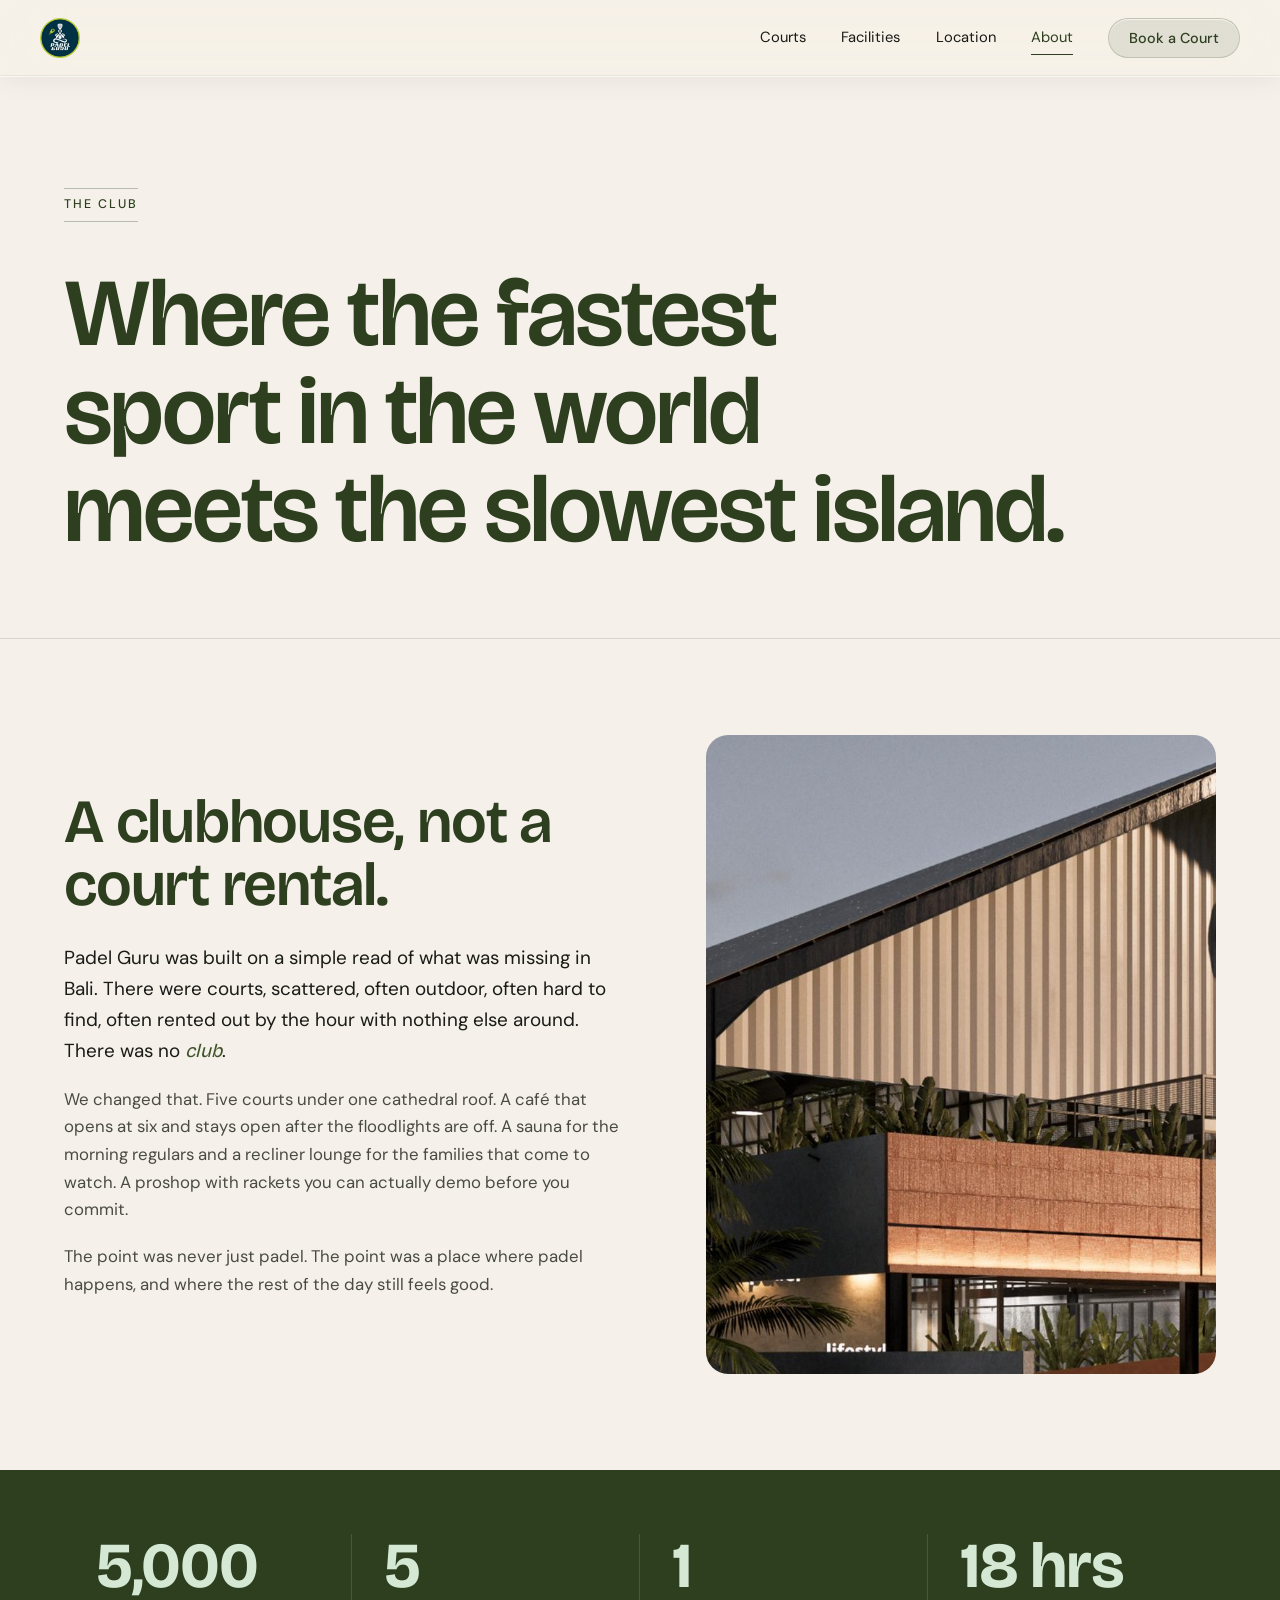
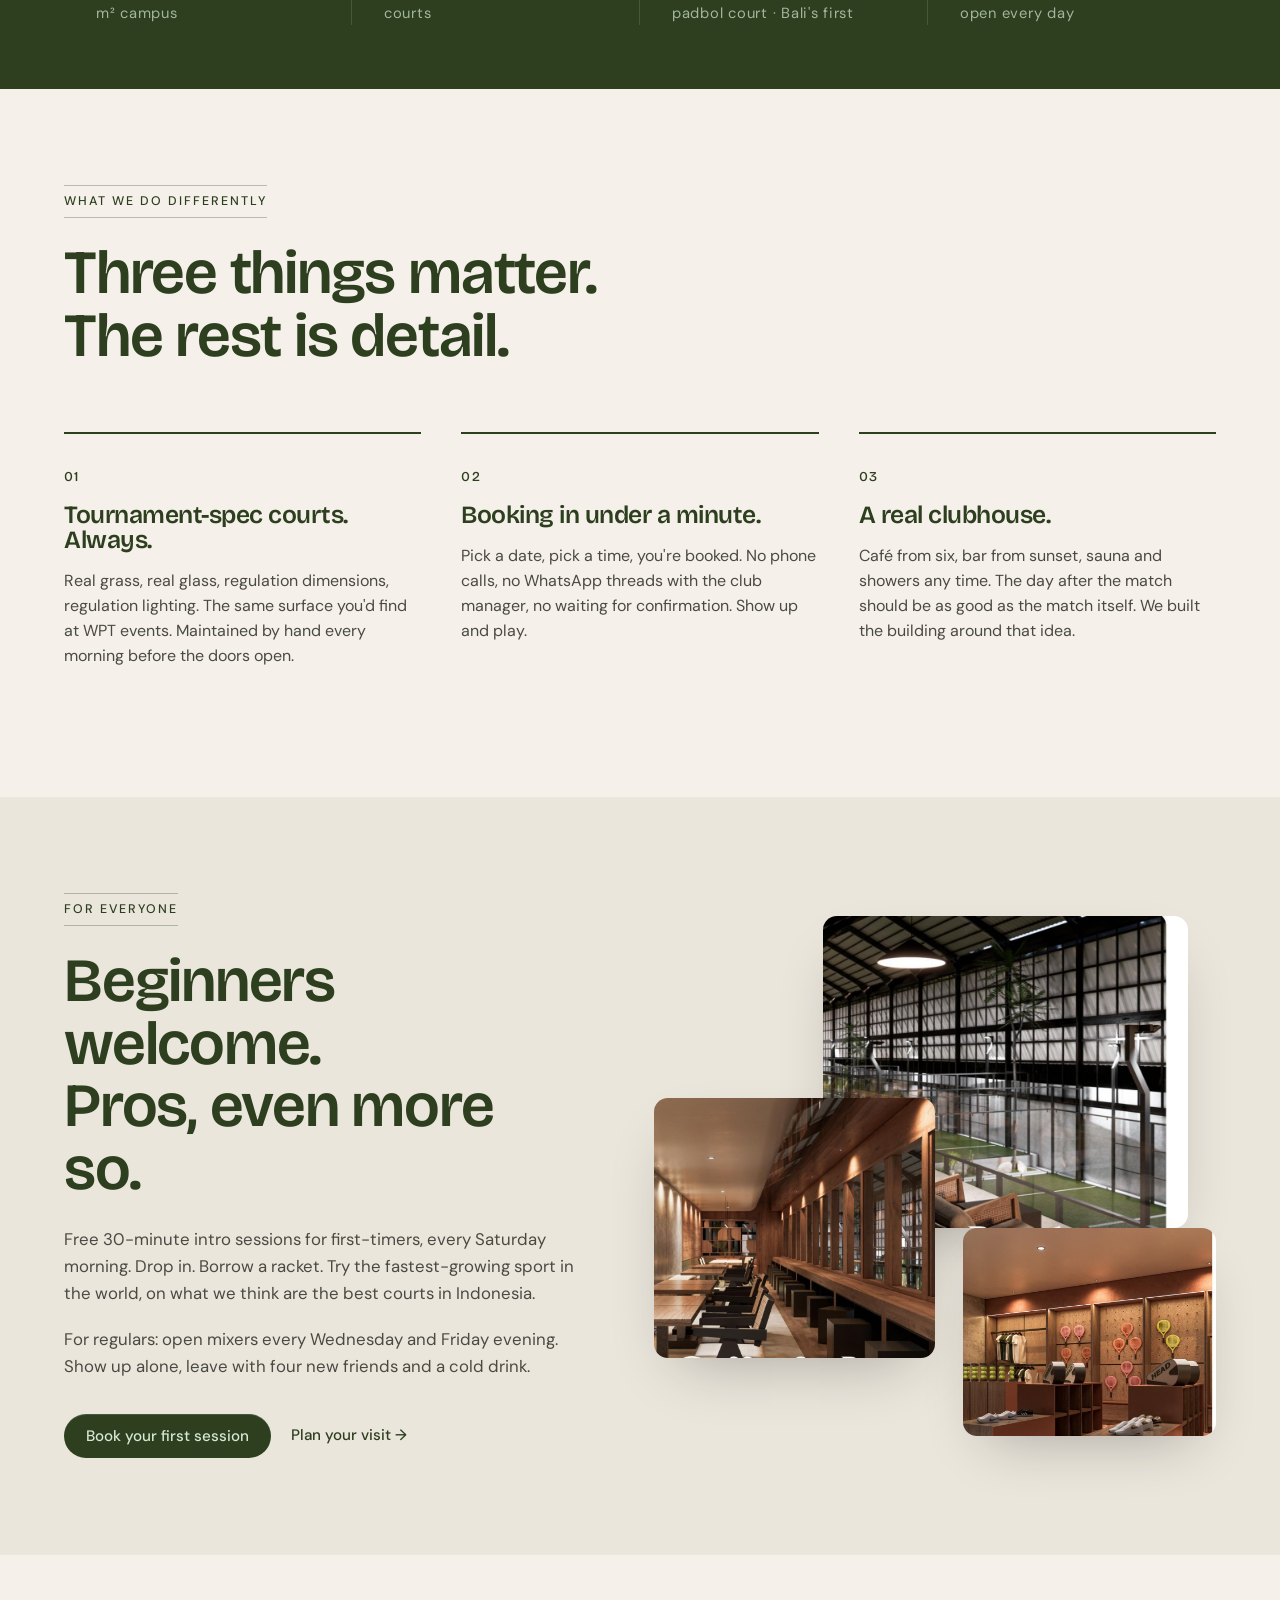
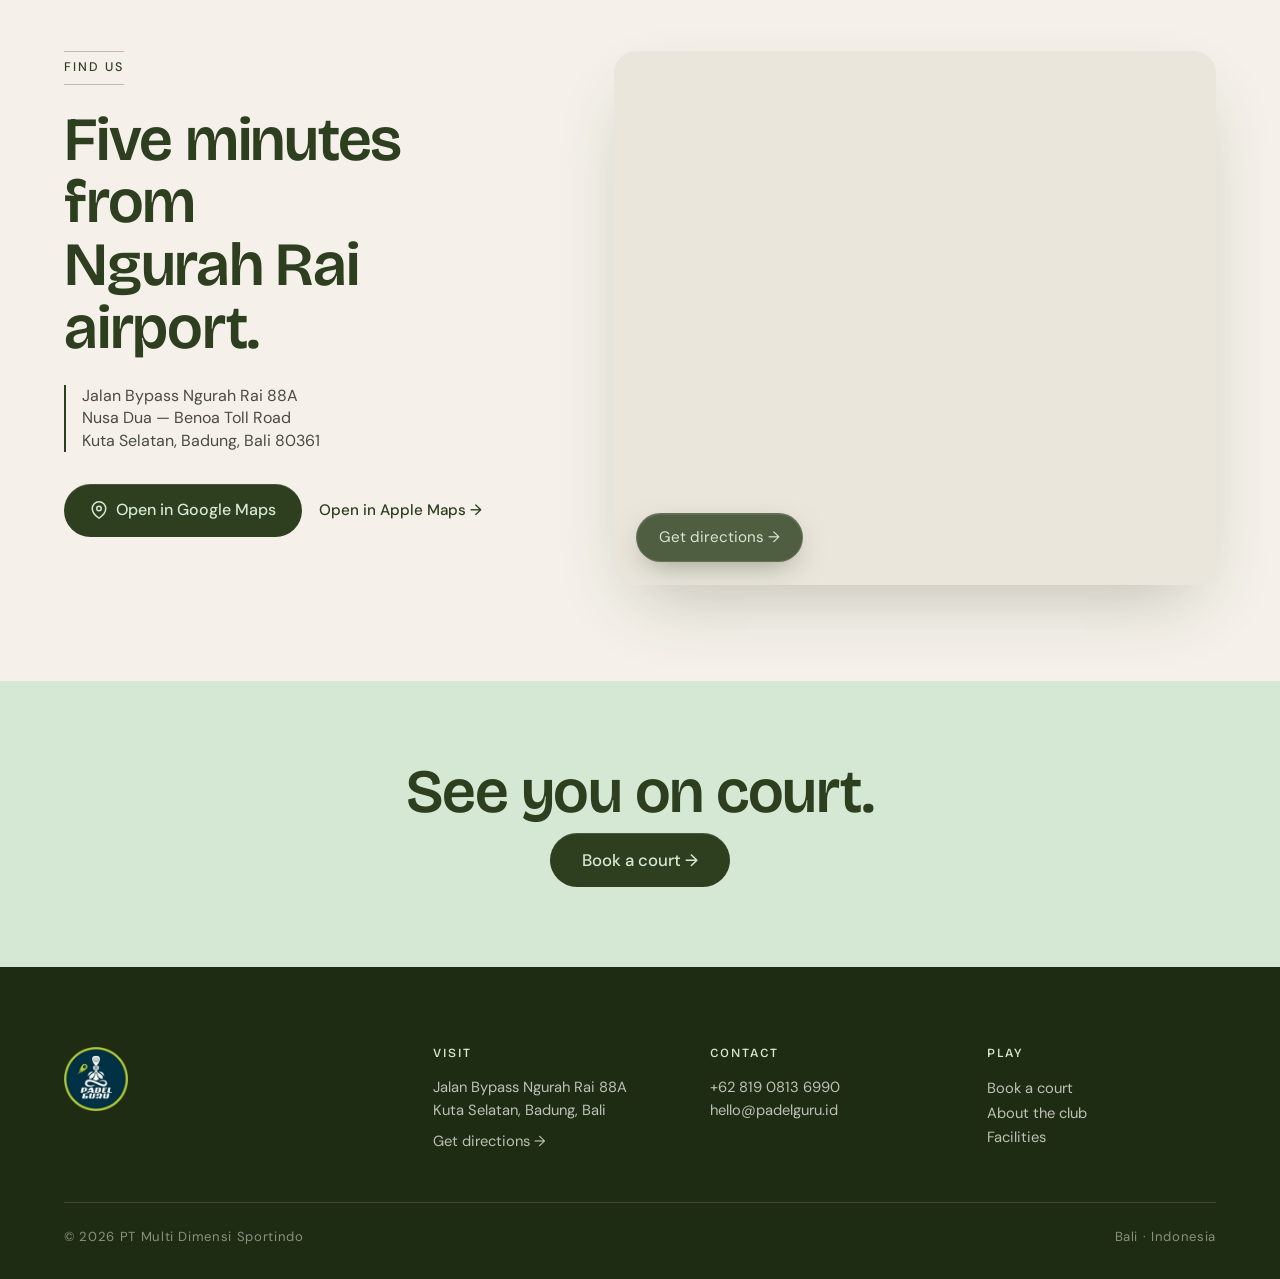
==== commit 5c735551: "Replace placeholder SVG logo with real logo.png across nav and footer Co-Authored-By: Claude Sonnet " ====
--- a/about.html
+++ b/about.html
@@ -13,20 +13,7 @@
 
 <header class="nav">
     <a href="index.html" class="nav-logo">
-        <svg viewBox="0 0 60 60" class="logo-mark" aria-hidden="true">
-            <circle cx="30" cy="30" r="29" fill="none" stroke="currentColor" stroke-width="1.5"/>
-            <ellipse cx="30" cy="17" rx="9" ry="11" fill="none" stroke="currentColor" stroke-width="1.8"/>
-            <path d="M30 4 L30 14" stroke="currentColor" stroke-width="1.8" stroke-linecap="round"/>
-            <line x1="22" y1="13" x2="38" y2="13" stroke="currentColor" stroke-width="0.6"/>
-            <line x1="22" y1="17" x2="38" y2="17" stroke="currentColor" stroke-width="0.6"/>
-            <line x1="22" y1="21" x2="38" y2="21" stroke="currentColor" stroke-width="0.6"/>
-            <line x1="26" y1="9" x2="26" y2="25" stroke="currentColor" stroke-width="0.6"/>
-            <line x1="30" y1="9" x2="30" y2="25" stroke="currentColor" stroke-width="0.6"/>
-            <line x1="34" y1="9" x2="34" y2="25" stroke="currentColor" stroke-width="0.6"/>
-            <path d="M22 32 Q30 28 38 32 Q42 38 38 46 L22 46 Q18 38 22 32 Z" fill="currentColor" opacity="0.9"/>
-            <path d="M30 28 L26 38 L30 42 L34 38 Z" fill="currentColor" opacity="0.9"/>
-        </svg>
-        <span class="logo-text">PADEL GURU<span class="logo-sub">Nusa Dua</span></span>
+        <img src="logo.png" alt="Padel Guru" class="logo-img">
     </a>
     <nav class="nav-links">
         <a href="index.html#courts">Courts</a>
@@ -153,20 +140,7 @@
     <div class="foot-cols">
         <div>
             <div class="foot-logo">
-                <svg viewBox="0 0 60 60" class="logo-mark" aria-hidden="true">
-                    <circle cx="30" cy="30" r="29" fill="none" stroke="currentColor" stroke-width="1.5"/>
-                    <ellipse cx="30" cy="17" rx="9" ry="11" fill="none" stroke="currentColor" stroke-width="1.8"/>
-                    <path d="M30 4 L30 14" stroke="currentColor" stroke-width="1.8" stroke-linecap="round"/>
-                    <line x1="22" y1="13" x2="38" y2="13" stroke="currentColor" stroke-width="0.6"/>
-                    <line x1="22" y1="17" x2="38" y2="17" stroke="currentColor" stroke-width="0.6"/>
-                    <line x1="22" y1="21" x2="38" y2="21" stroke="currentColor" stroke-width="0.6"/>
-                    <line x1="26" y1="9" x2="26" y2="25" stroke="currentColor" stroke-width="0.6"/>
-                    <line x1="30" y1="9" x2="30" y2="25" stroke="currentColor" stroke-width="0.6"/>
-                    <line x1="34" y1="9" x2="34" y2="25" stroke="currentColor" stroke-width="0.6"/>
-                    <path d="M22 32 Q30 28 38 32 Q42 38 38 46 L22 46 Q18 38 22 32 Z" fill="currentColor" opacity="0.9"/>
-                    <path d="M30 28 L26 38 L30 42 L34 38 Z" fill="currentColor" opacity="0.9"/>
-                </svg>
-                <span>Padel Guru<br><small>Nusa Dua, Bali</small></span>
+                <img src="logo.png" alt="Padel Guru" class="logo-img logo-img--footer">
             </div>
         </div>
         <div>
--- a/style.css
+++ b/style.css
@@ -119,21 +119,27 @@
 .btn-primary {
     background: var(--forest);
     color: var(--mint);
+    box-shadow: inset 0 1px 0 rgba(212,232,212,0.15);
 }
 .btn-primary:hover {
     background: var(--forest-deep);
     transform: translateY(-1px);
-    box-shadow: 0 10px 30px -10px rgba(45,63,31,.5);
+    box-shadow: inset 0 1px 0 rgba(212,232,212,0.15), 0 10px 30px -10px rgba(45,63,31,.5);
 }
 
 .btn-secondary {
-    background: transparent;
-    color: var(--forest);
-    border: 1.5px solid var(--forest);
+    background: rgba(45, 63, 31, 0.05);
+    color: var(--forest);
+    border: 1.5px solid rgba(45, 63, 31, 0.35);
+    backdrop-filter: blur(8px);
+    -webkit-backdrop-filter: blur(8px);
+    box-shadow: inset 0 1px 0 rgba(255,255,255,0.5);
 }
 .btn-secondary:hover {
     background: var(--forest);
     color: var(--mint);
+    border-color: transparent;
+    box-shadow: inset 0 1px 0 rgba(212,232,212,0.1), 0 8px 20px -8px rgba(45,63,31,.3);
 }
 
 .btn-ghost {
@@ -162,10 +168,11 @@
     align-items: center;
     justify-content: space-between;
     padding: 1.1rem 2.5rem;
-    background: rgba(245, 241, 234, 0.85);
-    backdrop-filter: blur(14px);
-    -webkit-backdrop-filter: blur(14px);
-    border-bottom: 1px solid var(--line);
+    background: rgba(245, 241, 234, 0.5);
+    backdrop-filter: blur(28px) saturate(180%);
+    -webkit-backdrop-filter: blur(28px) saturate(180%);
+    border-bottom: 1px solid rgba(45, 63, 31, 0.07);
+    box-shadow: 0 1px 0 rgba(255,255,255,0.7), 0 4px 24px rgba(0,0,0,0.06);
 }
 
 .nav-logo {
@@ -174,27 +181,13 @@
     gap: 12px;
     color: var(--forest);
 }
-.logo-mark {
-    width: 36px;
-    height: 36px;
-    color: var(--forest);
-}
-.logo-text {
-    font-family: var(--display);
-    font-weight: 700;
-    font-size: 0.95rem;
-    letter-spacing: 0.08em;
-    line-height: 1;
-    display: flex;
-    flex-direction: column;
-    gap: 3px;
-}
-.logo-sub {
-    font-weight: 400;
-    font-size: 0.7rem;
-    letter-spacing: 0.18em;
-    color: var(--ink-mute);
-    text-transform: uppercase;
+.logo-img {
+    height: 40px;
+    width: auto;
+}
+.logo-img--footer {
+    height: 64px;
+    width: auto;
 }
 
 .nav-links {
@@ -222,7 +215,23 @@
     background: var(--forest);
 }
 
-.nav-book { padding: 10px 20px; font-size: 0.9rem; }
+.nav-book {
+    padding: 10px 20px;
+    font-size: 0.9rem;
+    background: rgba(45, 63, 31, 0.1);
+    color: var(--forest);
+    border: 1px solid rgba(45, 63, 31, 0.18);
+    box-shadow: inset 0 1px 0 rgba(255,255,255,0.6);
+    backdrop-filter: blur(8px);
+    -webkit-backdrop-filter: blur(8px);
+}
+.nav-book:hover {
+    background: var(--forest);
+    color: var(--mint);
+    border-color: transparent;
+    box-shadow: 0 8px 24px -8px rgba(45,63,31,.4);
+    transform: translateY(-1px);
+}
 
 /* ============================================================
    HERO
@@ -299,11 +308,13 @@
 }
 
 .hero-booking {
-    background: rgba(245, 241, 234, .96);
+    background: rgba(245, 241, 234, 0.6);
     border-radius: var(--r-lg);
     padding: 1.4rem 1.6rem;
-    backdrop-filter: blur(8px);
-    box-shadow: 0 30px 80px -20px rgba(0,0,0,.35);
+    backdrop-filter: blur(32px) saturate(180%);
+    -webkit-backdrop-filter: blur(32px) saturate(180%);
+    border: 1px solid rgba(255, 255, 255, 0.55);
+    box-shadow: 0 30px 80px -20px rgba(0,0,0,.35), inset 0 1px 0 rgba(255,255,255,0.8);
     margin-bottom: 2.5rem;
     max-width: 580px;
 }
@@ -471,9 +482,12 @@
     font-size: 0.78rem;
     padding: 5px 12px;
     border-radius: 999px;
-    background: var(--mint-soft);
-    color: var(--forest);
-    border: 1px solid rgba(45,63,31,.1);
+    background: rgba(212, 232, 212, 0.4);
+    color: var(--forest);
+    border: 1px solid rgba(45, 63, 31, 0.08);
+    backdrop-filter: blur(8px);
+    -webkit-backdrop-filter: blur(8px);
+    box-shadow: inset 0 1px 0 rgba(255,255,255,0.6);
 }
 
 .court-foot {
@@ -654,12 +668,15 @@
     position: absolute;
     bottom: 1.4rem;
     left: 1.4rem;
-    background: var(--forest);
+    background: rgba(45, 63, 31, 0.82);
     color: var(--mint);
     padding: 12px 22px;
     border-radius: 999px;
     font-size: 0.95rem;
-    box-shadow: 0 10px 30px -10px rgba(45,63,31,.5);
+    backdrop-filter: blur(12px) saturate(160%);
+    -webkit-backdrop-filter: blur(12px) saturate(160%);
+    border: 1px solid rgba(212, 232, 212, 0.15);
+    box-shadow: 0 10px 30px -10px rgba(45,63,31,.5), inset 0 1px 0 rgba(212,232,212,0.12);
     transition: all .25s var(--ease);
 }
 .map-overlay-btn:hover {
@@ -703,18 +720,9 @@
 .foot-logo {
     display: flex;
     align-items: center;
-    gap: 14px;
-    color: var(--mint);
-    font-family: var(--display);
-    font-weight: 700;
-    line-height: 1.2;
-    font-size: 1.1rem;
-    letter-spacing: 0.05em;
 }
 .foot-logo small {
-    font-size: 0.75rem;
-    font-weight: 400;
-    color: var(--bone);
+    display: none;
     opacity: 0.6;
     letter-spacing: 0.1em;
 }
@@ -918,10 +926,13 @@
     width: 100%;
     max-width: 720px;
     height: 100vh;
-    background: var(--bone);
+    background: rgba(245, 241, 234, 0.88);
+    backdrop-filter: blur(40px) saturate(160%);
+    -webkit-backdrop-filter: blur(40px) saturate(160%);
     overflow-y: auto;
     padding: 3rem 3rem 4rem;
-    box-shadow: -30px 0 60px -20px rgba(0,0,0,.35);
+    border-left: 1px solid rgba(255, 255, 255, 0.5);
+    box-shadow: -30px 0 60px -20px rgba(0,0,0,.35), inset 1px 0 0 rgba(255,255,255,0.5);
     animation: slideIn .35s var(--ease);
 }
 @keyframes slideIn { from { transform: translateX(40px); opacity: 0; } to { transform: translateX(0); opacity: 1; } }
@@ -969,10 +980,13 @@
 .bm-tabs {
     display: flex;
     gap: 4px;
-    background: white;
+    background: rgba(255, 255, 255, 0.6);
+    backdrop-filter: blur(8px);
+    -webkit-backdrop-filter: blur(8px);
     padding: 4px;
     border-radius: 999px;
-    border: 1px solid var(--line);
+    border: 1px solid rgba(45, 63, 31, 0.08);
+    box-shadow: inset 0 1px 0 rgba(255,255,255,0.8);
 }
 .bm-tab {
     flex: 1;
@@ -1224,9 +1238,11 @@
 @media (max-width: 720px) {
     .nav-links a:not(.nav-book) { display: none; }
     .nav { padding: 0.9rem 1.1rem; }
-    .logo-text { font-size: 0.85rem; }
-    .qb-row { grid-template-columns: 1fr; }
-    .qb-cta { width: 100%; justify-content: center; }
+    .logo-img { height: 34px; }
+    .hero-booking { padding: 0; background: none; border: none; box-shadow: none; backdrop-filter: none; -webkit-backdrop-filter: none; margin-bottom: 1.8rem; }
+    .qb-label { display: none; }
+    .qb-field { display: none; }
+    .qb-cta { width: 100%; justify-content: center; padding: 16px 32px; font-size: 1.05rem; }
     .hero-meta { grid-template-columns: 1fr; gap: 1rem; }
     .bm-panel { padding: 2rem 1.4rem 3rem; }
     .bm-controls { grid-template-columns: 1fr; gap: 1rem; }
